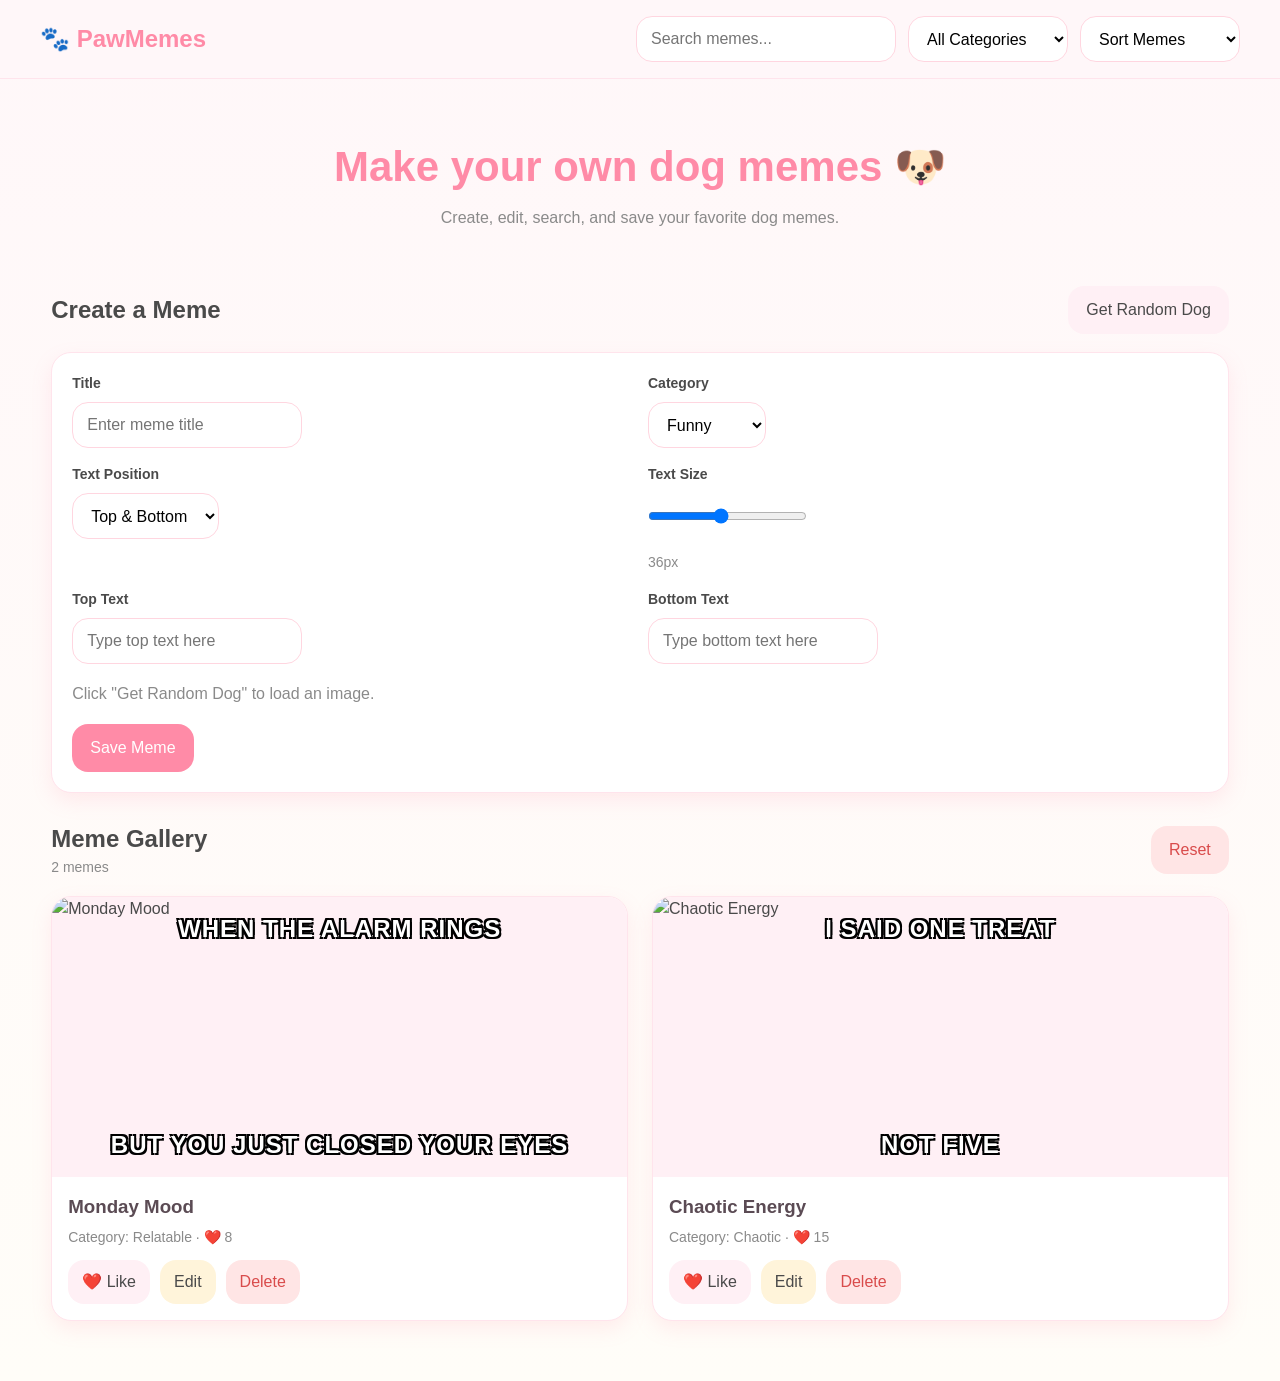
==== pawmeme/index.html @ 79f41237 "h" ====
<!DOCTYPE html>
<html lang="en">
<head>
  <meta charset="UTF-8" />
  <meta name="viewport" content="width=device-width, initial-scale=1.0" />
  <title>PawMemes</title>
  <link rel="stylesheet" href="css/style.css" />
</head>
<body>
  <header class="navbar">
    <div class="logo">🐾 PawMemes</div>

    <div class="nav-controls">
      <input
        type="text"
        id="searchInput"
        class="search-bar"
        placeholder="Search memes..."
      />

      <select id="filterCategory" class="control-select">
        <option value="all">All Categories</option>
        <option value="funny">Funny</option>
        <option value="cute">Cute</option>
        <option value="chaotic">Chaotic</option>
        <option value="relatable">Relatable</option>
      </select>

      <select id="sortMemes" class="control-select">
        <option value="default">Sort Memes</option>
        <option value="az">Title A-Z</option>
        <option value="za">Title Z-A</option>
        <option value="likesHighLow">Likes High-Low</option>
        <option value="likesLowHigh">Likes Low-High</option>
      </select>
    </div>
  </header>

  <section class="hero">
    <h1>Make your own dog memes 🐶</h1>
    <p>Create, edit, search, and save your favorite dog memes.</p>
  </section>

  <main class="main-content">
    <section class="form-section">
      <div class="section-header">
        <h2>Create a Meme</h2>
        <button id="randomDogBtn" class="secondary-btn" type="button">Get Random Dog</button>
      </div>

      <form id="memeForm" class="meme-form">
  <div class="form-grid">
    <div>
      <label for="titleInput">Title</label>
      <input type="text" id="titleInput" placeholder="Enter meme title" required />
    </div>

    <div>
      <label for="categoryInput">Category</label>
      <select id="categoryInput">
        <option value="funny">Funny</option>
        <option value="cute">Cute</option>
        <option value="chaotic">Chaotic</option>
        <option value="relatable">Relatable</option>
      </select>
    </div>

    <div>
      <label for="textPosition">Text Position</label>
      <select id="textPosition">
        <option value="both">Top & Bottom</option>
        <option value="top">Top Only</option>
        <option value="bottom">Bottom Only</option>
      </select>
    </div>

    <div>
      <label for="fontSizeInput">Text Size</label>
      <input type="range" id="fontSizeInput" min="20" max="56" value="36" />
      <p id="fontSizeLabel" class="small-label">36px</p>
    </div>

    <div>
      <label for="topTextInput">Top Text</label>
      <input type="text" id="topTextInput" placeholder="Type top text here" />
    </div>

    <div>
      <label for="bottomTextInput">Bottom Text</label>
      <input type="text" id="bottomTextInput" placeholder="Type bottom text here" />
    </div>
  </div>

  <div class="image-preview-wrap">
    <div class="preview-meme-wrap">
      <img id="previewImage" class="preview-image" alt="Dog meme preview" />
      <div id="previewTopText" class="preview-meme-text preview-top"></div>
      <div id="previewBottomText" class="preview-meme-text preview-bottom"></div>
    </div>

    <p id="previewStatus" class="preview-status">Click "Get Random Dog" to load an image.</p>
  </div>

  <div class="form-actions">
    <button type="submit" class="primary-btn">Save Meme</button>
  </div>
</form>
    </section>

    <section class="gallery-section">
  <div class="section-header">
    <div>
      <h2>Meme Gallery</h2>
      <p id="memeCount" class="section-subtext">0 memes</p>
    </div>

    <button id="resetBtn" class="secondary-btn">Reset</button>
  </div>

  <div id="memeGrid" class="meme-grid"></div>
</section>
  </main>

  <div class="modal-overlay hidden" id="editModal">
    <div class="modal">
      <div class="modal-top">
        <h2>Edit Meme</h2>
        <button id="closeModalBtn" class="icon-btn" type="button">✕</button>
      </div>

      <form id="editForm" class="modal-form">
        <label for="editTitle">Title</label>
        <input type="text" id="editTitle" required />

        <label for="editTopText">Top Text</label>
        <input type="text" id="editTopText" required />

        <label for="editBottomText">Bottom Text</label>
        <input type="text" id="editBottomText" required />

        <label for="editCategory">Category</label>
        <select id="editCategory">
          <option value="funny">Funny</option>
          <option value="cute">Cute</option>
          <option value="chaotic">Chaotic</option>
          <option value="relatable">Relatable</option>
        </select>

        <label for="editLikes">Likes</label>
        <input type="number" id="editLikes" min="0" value="0" />

        <button type="submit" class="primary-btn">Save Changes</button>
      </form>
    </div>
  </div>

  <script src="script.js"></script>
</body>
</html>
---- pawmeme/css/style.css ----
* {
  margin: 0;
  padding: 0;
  box-sizing: border-box;
}

:root {
  --bg: #fff7f9;
  --card: #ffffff;
  --text: #4a4a4a;
  --subtext: #8a8a8a;
  --border: #ffe4ec;
  --primary: #ff8ba7;
  --primary-dark: #ff6f91;
  --secondary: #fff0f5;
  --shadow: 0 8px 20px rgba(255, 139, 167, 0.15);
  --radius: 20px;
}

body {
  font-family: Arial, sans-serif;
  background: linear-gradient(to bottom, #fff7f9 0%, #fffdf8 100%);
  color: var(--text);
  line-height: 1.5;
}

button,
input,
select {
  font: inherit;
}

.hidden {
  display: none !important;
}

.navbar {
  width: 100%;
  min-height: 72px;
  background: rgba(255, 247, 249, 0.96);
  border-bottom: 1px solid var(--border);
  display: flex;
  justify-content: space-between;
  align-items: center;
  padding: 16px 40px;
  gap: 20px;
  flex-wrap: wrap;
  position: sticky;
  top: 0;
  z-index: 20;
}

.logo {
  font-size: 24px;
  font-weight: 700;
  color: var(--primary);
}

.nav-controls {
  display: flex;
  gap: 12px;
  flex-wrap: wrap;
}

.search-bar,
.control-select,
.meme-form input,
.meme-form select,
.modal-form input,
.modal-form select {
  height: 46px;
  border: 1px solid #ffd6e0;
  border-radius: 16px;
  background: #fff;
  padding: 0 14px;
  outline: none;
}

.search-bar {
  width: 260px;
}

.control-select {
  min-width: 160px;
}

.hero {
  text-align: center;
  padding: 56px 20px 28px;
}

.hero h1 {
  font-size: 42px;
  color: var(--primary);
  margin-bottom: 8px;
}

.hero p {
  color: var(--subtext);
}

.main-content {
  width: min(1200px, 92%);
  margin: 0 auto 60px;
}

.section-header {
  display: flex;
  justify-content: space-between;
  align-items: center;
  gap: 16px;
  margin-bottom: 18px;
  flex-wrap: wrap;
}

.section-subtext {
  color: var(--subtext);
  font-size: 14px;
}

.form-section,
.gallery-section {
  margin-top: 28px;
}

.meme-form,
.modal-form,
.meme-card {
  background: var(--card);
  border: 1px solid var(--border);
  border-radius: var(--radius);
  box-shadow: var(--shadow);
}

.meme-form {
  padding: 20px;
}

.form-grid {
  display: grid;
  grid-template-columns: repeat(2, minmax(0, 1fr));
  gap: 16px;
}

.form-grid label,
.modal-form label {
  display: block;
  margin-bottom: 8px;
  font-weight: 700;
  font-size: 14px;
}

.image-preview-wrap {
  margin-top: 18px;
}


.preview-status {
  margin-top: 10px;
  color: var(--subtext);
}

.form-actions {
  margin-top: 18px;
}

.primary-btn,
.secondary-btn,
.like-btn,
.edit-btn,
.delete-btn {
  border: none;
  border-radius: 16px;
  cursor: pointer;
  transition: 0.2s ease;
}

.primary-btn {
  background: var(--primary);
  color: white;
  padding: 12px 18px;
}

.primary-btn:hover {
  background: var(--primary-dark);
}

.secondary-btn {
  background: var(--secondary);
  color: var(--text);
  padding: 12px 18px;
}

.secondary-btn:hover {
  background: #ffe4ec;
}

.meme-grid {
  display: grid;
  grid-template-columns: repeat(auto-fit, minmax(280px, 1fr));
  gap: 24px;
}

.meme-card {
  overflow: hidden;
}

.meme-image-wrap {
  position: relative;
}

.preview-image {
  width: 100%;
  height: 420px;
  object-fit: contain;
  border-radius: 18px;
  display: none;
  background: #fff0f5;
}

.meme-image {
  width: 100%;
  height: 280px;
  object-fit: contain;
  display: block;
  background: #fff0f5;
}

.meme-text {
  position: absolute;
  left: 16px;
  right: 16px;
  color: white;
  font-weight: 700;
  text-transform: uppercase;
  text-align: center;
  letter-spacing: 1px;
  text-shadow:
    2px 2px 0 black,
    -2px -2px 0 black,
    2px -2px 0 black,
    -2px 2px 0 black;
}

.meme-top {
  top: 14px;
}

.meme-bottom {
  bottom: 14px;
}

.meme-card-content {
  padding: 16px;
}

.meme-card h3 {
  margin-bottom: 6px;
  color: #5b4b54;
}

.meme-meta {
  color: var(--subtext);
  font-size: 14px;
  margin-bottom: 10px;
}

.meme-actions {
  display: flex;
  gap: 10px;
  flex-wrap: wrap;
  margin-top: 12px;
}

.like-btn {
  background: #fff0f5;
  padding: 10px 14px;
  color: var(--text);
}

.edit-btn {
  background: #fff4da;
  padding: 10px 14px;
  color: var(--text);
}

.delete-btn {
  background: #ffe5e5;
  padding: 10px 14px;
  color: #d94b4b;
}

.like-btn:hover,
.edit-btn:hover,
.delete-btn:hover {
  transform: translateY(-1px);
}

.empty-message {
  background: #fff;
  border: 1px dashed #ffd6e0;
  border-radius: var(--radius);
  padding: 20px;
  box-shadow: var(--shadow);
  color: var(--subtext);
}

.modal-overlay {
  position: fixed;
  inset: 0;
  background: rgba(60, 60, 60, 0.35);
  display: flex;
  justify-content: center;
  align-items: center;
  padding: 20px;
  z-index: 999;
}

.modal {
  width: min(460px, 100%);
  background: #fffafc;
  border-radius: 24px;
  padding: 24px;
  border: 1px solid var(--border);
  box-shadow: 0 24px 50px rgba(255, 139, 167, 0.2);
}

.modal-top {
  display: flex;
  justify-content: space-between;
  align-items: center;
  margin-bottom: 18px;
}

.icon-btn {
  border: none;
  background: transparent;
  cursor: pointer;
  font-size: 20px;
}

.modal-form {
  padding: 0;
  box-shadow: none;
  border: none;
  background: transparent;
  display: flex;
  flex-direction: column;
  gap: 10px;
}

@media (max-width: 800px) {
  .form-grid {
    grid-template-columns: 1fr;
  }

  .hero h1 {
    font-size: 32px;
  }
}

@media (max-width: 600px) {
  .navbar {
    padding: 16px 20px;
  }

  .search-bar,
  .control-select {
    width: 100%;
  }

  .nav-controls {
    width: 100%;
    flex-direction: column;
  }
}

.preview-meme-wrap {
  position: relative;
  width: 100%;
  margin-top: 12px;
}

.preview-image {
  width: 100%;
  height: 420px;
  object-fit: contain;
  border-radius: 18px;
  display: none;
  background: #fff0f5;
}

.preview-meme-text {
  position: absolute;
  left: 16px;
  right: 16px;
  text-align: center;
  color: white;
  font-weight: 700;
  text-transform: uppercase;
  text-shadow: 2px 2px 6px rgba(0, 0, 0, 0.8);
  letter-spacing: 1px;
  pointer-events: none;
  word-break: break-word;
}

.preview-top {
  top: 18px;
}

.preview-bottom {
  bottom: 18px;
}

.small-label {
  margin-top: 6px;
  color: var(--subtext);
  font-size: 14px;
}

#resetBtn {
  background: #ffe5e5;
  color: #d94b4b;
}

#resetBtn:hover {
  background: #ffd6d6;
}
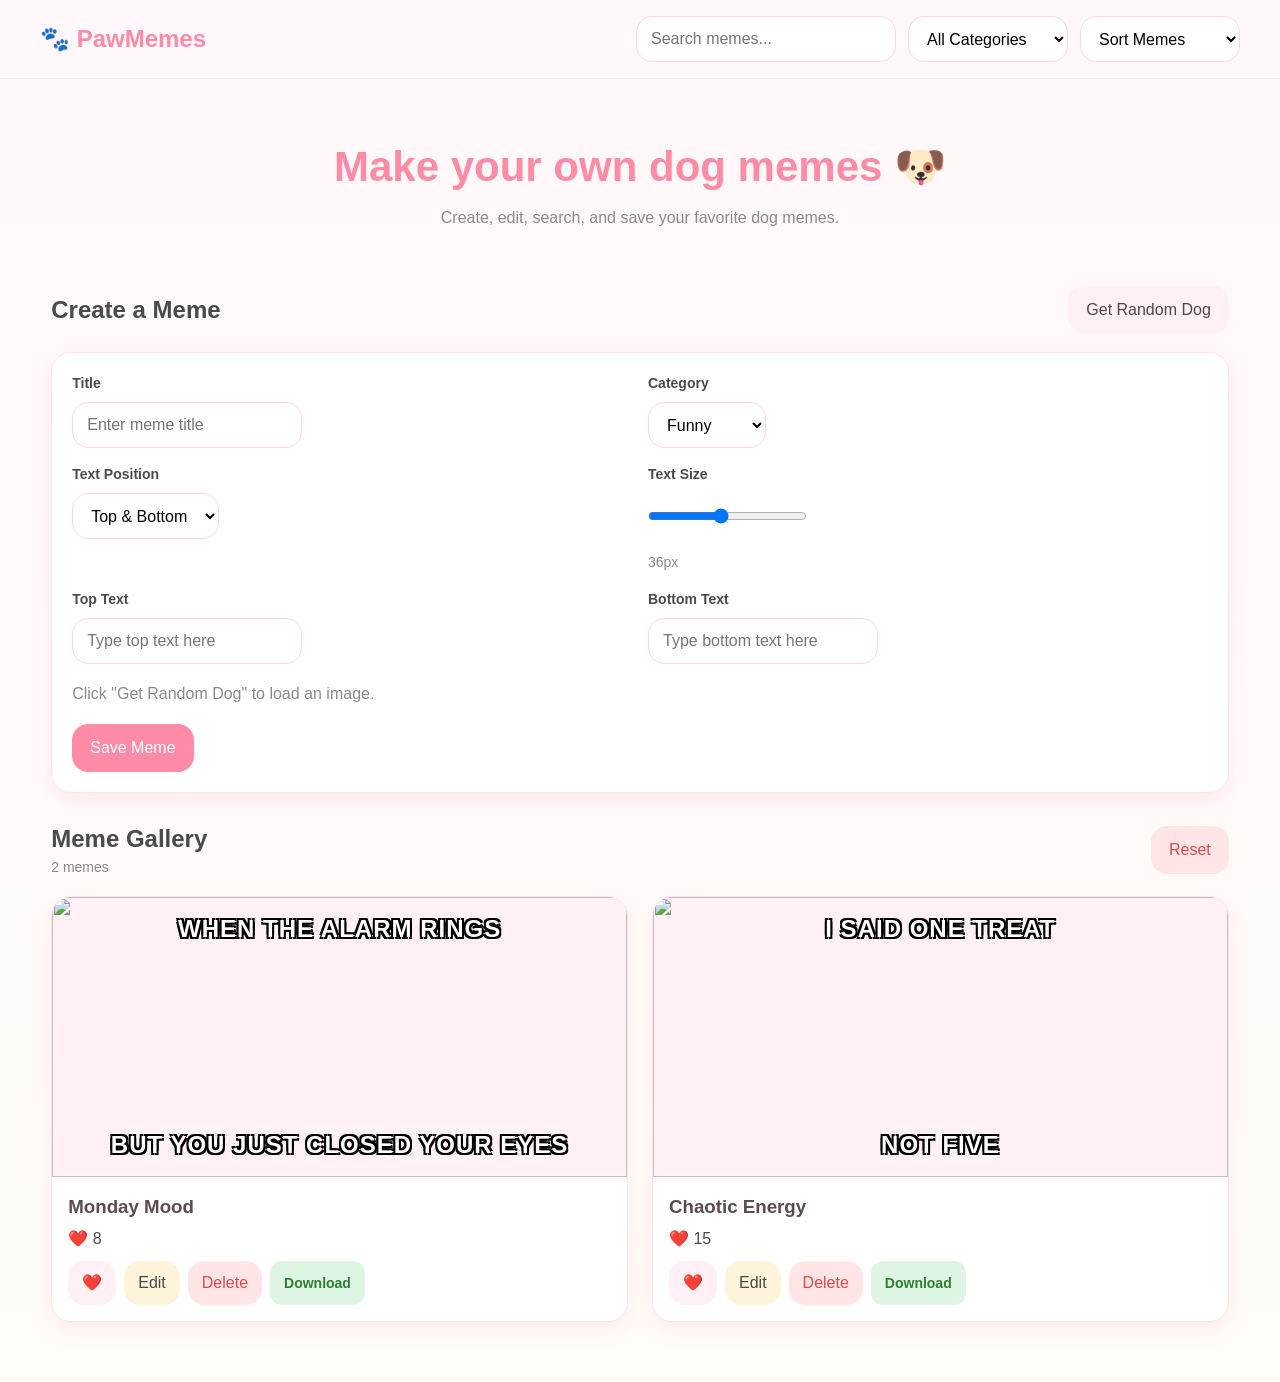
==== commit c810c80b: "1" ====
--- a/pawmeme/index.html
+++ b/pawmeme/index.html
@@ -119,6 +119,7 @@
 
   <div id="memeGrid" class="meme-grid"></div>
 </section>
+
   </main>
 
   <div class="modal-overlay hidden" id="editModal">
--- a/pawmeme/css/style.css
+++ b/pawmeme/css/style.css
@@ -425,4 +425,35 @@
 
 #resetBtn:hover {
   background: #ffd6d6;
+}
+
+.download-btn {
+  background: #dff5e3;
+  color: #2e7d32;
+  border: none;
+  border-radius: 12px;
+  padding: 10px 14px;
+  cursor: pointer;
+  font-size: 14px;
+  font-weight: 600;
+  transition: 0.2s ease;
+}
+
+
+.download-btn:hover {
+  background: #c8ebcf;
+  transform: translateY(-1px);
+}
+
+
+.download-btn:active {
+  transform: scale(0.96);
+}
+
+
+.meme-actions {
+  display: flex;
+  gap: 8px;
+  flex-wrap: wrap;
+  margin-top: 10px;
 }
